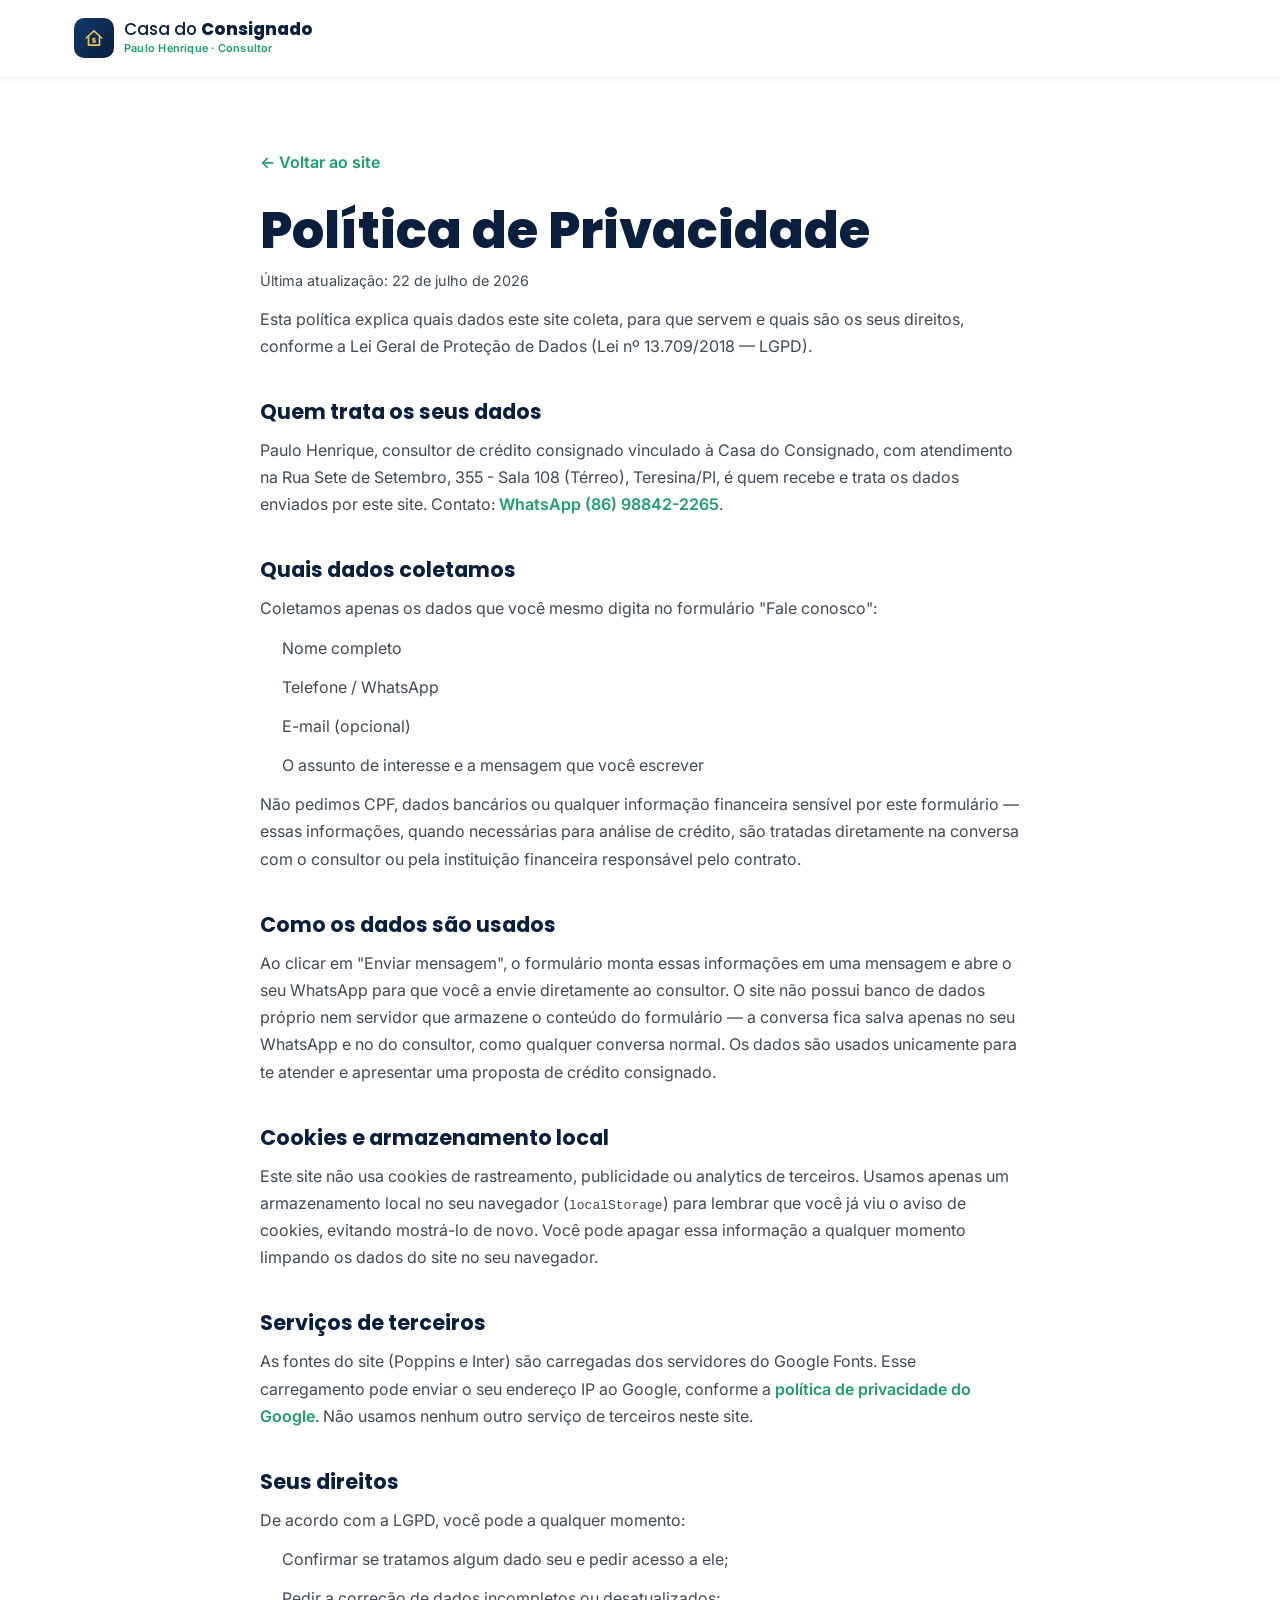
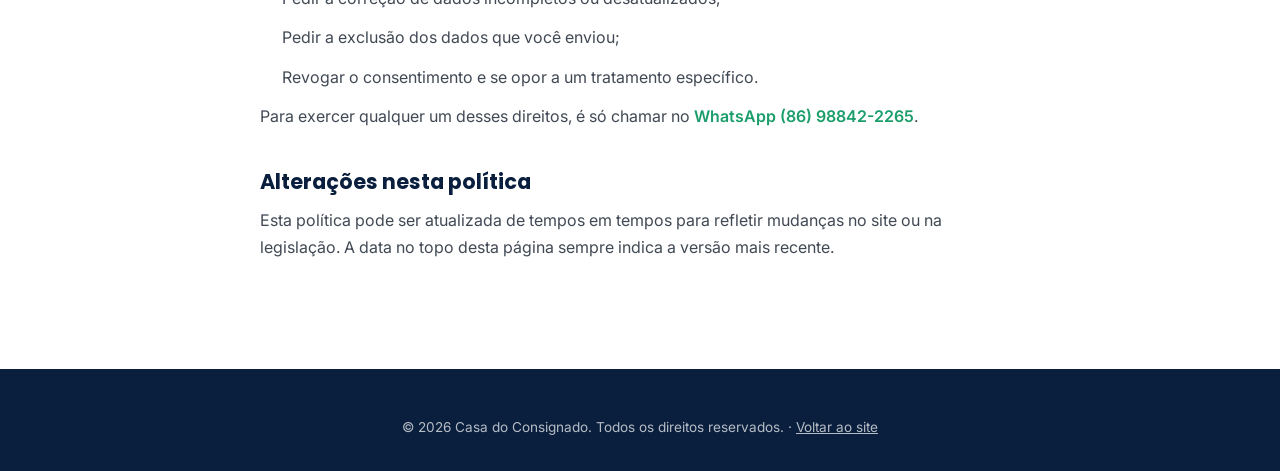
==== privacidade.html @ 9d2fd285 "Ativa o aviso de cookies e adiciona Política de Privacidade (LGPD) O JS e o CSS do banner de cookies" ====
<!DOCTYPE html>
<html lang="pt-BR">
<head>
<meta charset="UTF-8">
<meta name="viewport" content="width=device-width, initial-scale=1.0">
<title>Política de Privacidade | Casa do Consignado</title>
<meta name="description" content="Política de Privacidade do site do Paulo Henrique, consultor de crédito consignado na Casa do Consignado — como tratamos os dados enviados pelo formulário de contato, conforme a LGPD.">
<meta name="robots" content="index, follow">
<link rel="canonical" href="https://paulocasadoconsignado.com.br/privacidade.html">
<link rel="icon" type="image/svg+xml" href="assets/favicon.svg">
<link rel="preconnect" href="https://fonts.googleapis.com">
<link rel="preconnect" href="https://fonts.gstatic.com" crossorigin>
<link href="https://fonts.googleapis.com/css2?family=Poppins:wght@400;500;600;700;800&family=Inter:wght@400;500;600;700&display=swap" rel="stylesheet">
<link rel="stylesheet" href="css/style.css">
<style>
  .policy { padding: 150px 0 96px; max-width: 760px; }
  .policy h1 { margin-bottom: 8px; }
  .policy__updated { color: var(--gray-500); font-size: 0.9rem; margin-bottom: 40px; }
  .policy h2 { font-size: 1.3rem; margin: 40px 0 12px; }
  .policy p, .policy li { color: var(--gray-700); line-height: 1.7; margin-bottom: 12px; }
  .policy ul { padding-left: 22px; margin-bottom: 12px; }
  .policy a { color: var(--green-500); font-weight: 600; }
  .policy__back { display: inline-block; margin-bottom: 24px; font-weight: 600; color: var(--navy-700); }
</style>
</head>
<body>

<header class="header is-scrolled" id="header">
  <div class="container header__inner">
    <a href="index.html#topo" class="logo">
      <span class="logo__icon">
        <svg viewBox="0 0 40 40" width="22" height="22" aria-hidden="true">
          <polyline points="6,20 20,7 34,20" fill="none" stroke="currentColor" stroke-width="3" stroke-linecap="round" stroke-linejoin="round"/>
          <path d="M10 18 V33 H30 V18" fill="none" stroke="currentColor" stroke-width="3" stroke-linecap="round" stroke-linejoin="round"/>
          <text x="20" y="29" font-family="Poppins, Arial, sans-serif" font-weight="800" font-size="13" fill="currentColor" text-anchor="middle">$</text>
        </svg>
      </span>
      <span class="logo__text-wrap">
        <span class="logo__text">Casa do <strong>Consignado</strong></span>
        <small class="logo__tagline">Paulo Henrique · Consultor</small>
      </span>
    </a>
  </div>
</header>

<main>
  <div class="container policy">
    <a href="index.html#topo" class="policy__back">← Voltar ao site</a>
    <h1>Política de Privacidade</h1>
    <p class="policy__updated">Última atualização: 22 de julho de 2026</p>

    <p>
      Esta política explica quais dados este site coleta, para que servem e quais são os
      seus direitos, conforme a Lei Geral de Proteção de Dados (Lei nº 13.709/2018 — LGPD).
    </p>

    <h2>Quem trata os seus dados</h2>
    <p>
      Paulo Henrique, consultor de crédito consignado vinculado à Casa do Consignado, com
      atendimento na Rua Sete de Setembro, 355 - Sala 108 (Térreo), Teresina/PI, é quem
      recebe e trata os dados enviados por este site. Contato:
      <a href="https://wa.me/5586988422265" target="_blank" rel="noopener">WhatsApp (86) 98842-2265</a>.
    </p>

    <h2>Quais dados coletamos</h2>
    <p>Coletamos apenas os dados que você mesmo digita no formulário "Fale conosco":</p>
    <ul>
      <li>Nome completo</li>
      <li>Telefone / WhatsApp</li>
      <li>E-mail (opcional)</li>
      <li>O assunto de interesse e a mensagem que você escrever</li>
    </ul>
    <p>
      Não pedimos CPF, dados bancários ou qualquer informação financeira sensível por este
      formulário — essas informações, quando necessárias para análise de crédito, são
      tratadas diretamente na conversa com o consultor ou pela instituição financeira
      responsável pelo contrato.
    </p>

    <h2>Como os dados são usados</h2>
    <p>
      Ao clicar em "Enviar mensagem", o formulário monta essas informações em uma mensagem
      e abre o seu WhatsApp para que você a envie diretamente ao consultor. O site não
      possui banco de dados próprio nem servidor que armazene o conteúdo do formulário —
      a conversa fica salva apenas no seu WhatsApp e no do consultor, como qualquer
      conversa normal. Os dados são usados unicamente para te atender e apresentar uma
      proposta de crédito consignado.
    </p>

    <h2>Cookies e armazenamento local</h2>
    <p>
      Este site não usa cookies de rastreamento, publicidade ou analytics de terceiros.
      Usamos apenas um armazenamento local no seu navegador (<code>localStorage</code>)
      para lembrar que você já viu o aviso de cookies, evitando mostrá-lo de novo. Você
      pode apagar essa informação a qualquer momento limpando os dados do site no seu
      navegador.
    </p>

    <h2>Serviços de terceiros</h2>
    <p>
      As fontes do site (Poppins e Inter) são carregadas dos servidores do Google Fonts.
      Esse carregamento pode enviar o seu endereço IP ao Google, conforme a
      <a href="https://policies.google.com/privacy" target="_blank" rel="noopener">política de privacidade do Google</a>.
      Não usamos nenhum outro serviço de terceiros neste site.
    </p>

    <h2>Seus direitos</h2>
    <p>De acordo com a LGPD, você pode a qualquer momento:</p>
    <ul>
      <li>Confirmar se tratamos algum dado seu e pedir acesso a ele;</li>
      <li>Pedir a correção de dados incompletos ou desatualizados;</li>
      <li>Pedir a exclusão dos dados que você enviou;</li>
      <li>Revogar o consentimento e se opor a um tratamento específico.</li>
    </ul>
    <p>
      Para exercer qualquer um desses direitos, é só chamar no
      <a href="https://wa.me/5586988422265" target="_blank" rel="noopener">WhatsApp (86) 98842-2265</a>.
    </p>

    <h2>Alterações nesta política</h2>
    <p>
      Esta política pode ser atualizada de tempos em tempos para refletir mudanças no site
      ou na legislação. A data no topo desta página sempre indica a versão mais recente.
    </p>
  </div>
</main>

<footer class="footer">
  <div class="container footer__inner">
    <p class="footer__copy">© <span id="year"></span> Casa do Consignado. Todos os direitos reservados. · <a href="index.html#topo">Voltar ao site</a></p>
  </div>
</footer>

<script>
  document.getElementById('year').textContent = new Date().getFullYear();
</script>
</body>
</html>
---- css/style.css ----
/* ==========================================================================
   Casa do Consignado — Design System
   ========================================================================== */

:root {
  --navy-900: #0a1f3d;
  --navy-800: #0d2a52;
  --navy-700: #123a6e;
  --navy-600: #1a4d8f;
  --gold-500: #d4af37;
  --gold-400: #e6c65c;
  --green-500: #1b9e6b;
  --whatsapp: #25d366;
  --whatsapp-dark: #1ebe5d;

  --gray-900: #14181f;
  --gray-700: #414954;
  --gray-500: #6b7280;
  --gray-200: #e5e9f0;
  --gray-100: #f4f6fa;
  --white: #ffffff;

  --font-heading: 'Poppins', 'Inter', sans-serif;
  --font-body: 'Inter', sans-serif;

  --radius-sm: 8px;
  --radius-md: 16px;
  --radius-lg: 24px;
  --shadow-sm: 0 2px 8px rgba(10, 31, 61, 0.08);
  --shadow-md: 0 8px 24px rgba(10, 31, 61, 0.12);
  --shadow-lg: 0 20px 48px rgba(10, 31, 61, 0.18);

  --transition: 0.25s ease;
}

* { box-sizing: border-box; margin: 0; padding: 0; }

html { scroll-behavior: smooth; }

body {
  font-family: var(--font-body);
  color: var(--gray-900);
  background: var(--white);
  line-height: 1.6;
  -webkit-font-smoothing: antialiased;
}

img { max-width: 100%; display: block; }

a { text-decoration: none; color: inherit; }

ul { list-style: none; }

h1, h2, h3, h4 {
  font-family: var(--font-heading);
  font-weight: 700;
  line-height: 1.2;
  color: var(--navy-900);
}

h1 { font-size: clamp(2rem, 4.5vw, 3.2rem); font-weight: 800; }
h2 { font-size: clamp(1.6rem, 3vw, 2.4rem); }
h3 { font-size: 1.15rem; }

p { color: var(--gray-700); }

.container {
  width: 100%;
  max-width: 1180px;
  margin: 0 auto;
  padding: 0 24px;
}

.container--narrow { max-width: 800px; }

.section { padding: 96px 0; }
.section--alt { background: var(--gray-100); }

.section__head {
  text-align: center;
  max-width: 680px;
  margin: 0 auto 56px;
}

.eyebrow {
  display: inline-block;
  color: var(--green-500);
  font-weight: 700;
  letter-spacing: 0.06em;
  text-transform: uppercase;
  font-size: 0.8rem;
  margin-bottom: 12px;
}

.section__head h2 { margin-bottom: 16px; }

/* ==== Buttons ==== */
.btn {
  display: inline-flex;
  align-items: center;
  justify-content: center;
  gap: 8px;
  padding: 14px 28px;
  border-radius: 999px;
  font-weight: 600;
  font-size: 0.95rem;
  border: 2px solid transparent;
  cursor: pointer;
  transition: transform var(--transition), box-shadow var(--transition), background var(--transition), color var(--transition);
  white-space: nowrap;
}
.btn:hover { transform: translateY(-2px); }

.btn--primary {
  background: linear-gradient(135deg, var(--navy-700), var(--navy-900));
  color: var(--white);
  box-shadow: var(--shadow-md);
}
.btn--primary:hover { box-shadow: var(--shadow-lg); }

.btn--outline {
  background: transparent;
  border-color: var(--navy-700);
  color: var(--navy-800);
}
.btn--outline:hover { background: var(--navy-700); color: var(--white); }

.btn--whatsapp {
  background: var(--whatsapp);
  color: var(--white);
  box-shadow: var(--shadow-sm);
}
.btn--whatsapp:hover { background: var(--whatsapp-dark); }

.btn--lg { padding: 16px 36px; font-size: 1.05rem; }

/* ==== Header ==== */
/* Note: backdrop-filter lives on ::before (not .header) because a filter/
   backdrop-filter on an ancestor turns it into the containing block for
   position:fixed descendants (like .nav on mobile), breaking their sizing. */
.header {
  position: fixed;
  top: 0; left: 0; right: 0;
  z-index: 100;
  border-bottom: 1px solid transparent;
}
.header::before {
  content: '';
  position: absolute;
  inset: 0;
  z-index: -1;
  background: rgba(255, 255, 255, 0.9);
  backdrop-filter: blur(10px);
  transition: background var(--transition), box-shadow var(--transition);
}
.header.is-scrolled::before {
  background: rgba(255, 255, 255, 0.97);
  box-shadow: var(--shadow-sm);
}

.header__inner {
  display: flex;
  align-items: center;
  justify-content: space-between;
  height: 76px;
}

.logo { display: flex; align-items: center; gap: 10px; }
.logo__icon {
  display: inline-flex;
  align-items: center;
  justify-content: center;
  width: 40px; height: 40px;
  border-radius: 10px;
  background: linear-gradient(135deg, var(--navy-700), var(--navy-900));
  color: var(--gold-400);
  font-family: var(--font-heading);
  font-weight: 800;
  font-size: 0.95rem;
}
.logo__text-wrap {
  display: flex;
  flex-direction: column;
  gap: 1px;
}
.logo__text {
  font-family: var(--font-heading);
  font-weight: 500;
  color: var(--navy-900);
  font-size: 1.05rem;
  line-height: 1.2;
}
.logo__text strong { font-weight: 800; }
.logo__tagline {
  font-size: 0.68rem;
  font-weight: 600;
  color: var(--green-500);
  letter-spacing: 0.02em;
}

.nav__list {
  display: flex;
  gap: 32px;
}
.nav__link {
  font-weight: 500;
  color: var(--gray-700);
  position: relative;
  padding: 6px 0;
  transition: color var(--transition);
}
.nav__link:hover { color: var(--navy-800); }
.nav__link::after {
  content: '';
  position: absolute;
  left: 0; bottom: 0;
  width: 0; height: 2px;
  background: var(--gold-500);
  transition: width var(--transition);
}
.nav__link:hover::after { width: 100%; }

.nav__toggle {
  display: none;
  flex-direction: column;
  justify-content: center;
  gap: 5px;
  width: 40px; height: 40px;
  background: none;
  border: none;
  cursor: pointer;
}
.nav__toggle span {
  display: block;
  width: 24px; height: 2px;
  background: var(--navy-900);
  transition: transform var(--transition), opacity var(--transition);
}
.nav__toggle.is-active span:nth-child(1) { transform: translateY(7px) rotate(45deg); }
.nav__toggle.is-active span:nth-child(2) { opacity: 0; }
.nav__toggle.is-active span:nth-child(3) { transform: translateY(-7px) rotate(-45deg); }

/* ==== Hero ==== */
.hero {
  position: relative;
  overflow: hidden;
  padding: 150px 0 96px;
  background:
    radial-gradient(circle at 85% 15%, rgba(212, 175, 55, 0.12), transparent 45%),
    linear-gradient(180deg, #f7f9fc 0%, var(--white) 100%);
}

.hero__inner {
  position: relative;
  z-index: 1;
  display: grid;
  grid-template-columns: 1.1fr 0.9fr;
  gap: 56px;
  align-items: center;
}

.badge {
  display: inline-block;
  background: rgba(27, 158, 107, 0.12);
  color: var(--green-500);
  font-weight: 600;
  font-size: 0.85rem;
  padding: 8px 16px;
  border-radius: 999px;
  margin-bottom: 20px;
}

.hero__subtitle {
  font-size: 1.1rem;
  margin: 20px 0 32px;
  max-width: 520px;
}

.highlight { color: var(--green-500); }

.typewriter-text.is-typing::after {
  content: '';
  display: inline-block;
  width: 3px;
  height: 0.85em;
  margin-left: 3px;
  background: var(--green-500);
  vertical-align: text-bottom;
  animation: cursor-blink 0.8s step-end infinite;
}
@keyframes cursor-blink {
  0%, 100% { opacity: 1; }
  50% { opacity: 0; }
}
@media (prefers-reduced-motion: reduce) {
  .typewriter-text.is-typing::after { animation: none; }
}

.hero__cta {
  display: flex;
  gap: 16px;
  flex-wrap: wrap;
  margin-bottom: 32px;
}

.hero__trust {
  display: flex;
  gap: 24px;
  flex-wrap: wrap;
  font-size: 0.9rem;
  font-weight: 600;
  color: var(--navy-700);
}

.hero__visual { display: flex; justify-content: center; }
.hero__card-wrap { position: relative; width: 100%; max-width: 360px; }
.hero__card {
  background: linear-gradient(160deg, var(--navy-800), var(--navy-900));
  color: var(--white);
  border-radius: var(--radius-lg);
  padding: 40px;
  width: 100%;
  max-width: 360px;
  box-shadow: var(--shadow-lg);
  position: relative;
  overflow: hidden;
}
.hero__card::before {
  content: '';
  position: absolute;
  top: -40px; right: -40px;
  width: 160px; height: 160px;
  background: radial-gradient(circle, rgba(212,175,55,0.35), transparent 70%);
}
.hero__card-photo {
  width: 76px; height: 76px;
  border-radius: 50%;
  object-fit: cover;
  object-position: center 15%;
  border: 3px solid var(--gold-400);
  margin: 0 auto 16px;
}
.hero__card-name {
  font-family: var(--font-heading);
  font-weight: 800;
  font-size: 1.3rem;
  color: var(--white);
  text-align: center;
}
.hero__card-role {
  text-align: center;
  color: var(--gold-400);
  font-weight: 600;
  font-size: 0.85rem;
  margin-bottom: 16px;
}
.hero__card-note {
  text-align: center;
  font-size: 0.88rem;
  color: var(--white);
  opacity: 0.8;
  margin-bottom: 24px;
}
.hero__card-cta { width: 100%; }

/* ==== Falling bills (discreet, site-wide ambient animation) ==== */
.bills-fall {
  position: fixed;
  inset: 0;
  overflow: hidden;
  pointer-events: none;
  z-index: 5;
}
.bill {
  position: absolute;
  top: -12%;
  width: 44px;
  height: 25px;
  left: var(--x, 50%);
  opacity: var(--o, 0.16);
  transform: scale(var(--s, 1));
  animation: bill-fall var(--dur, 12s) linear infinite;
  animation-delay: var(--delay, 0s);
}
.bill__note {
  width: 100%;
  height: 100%;
  border-radius: 4px;
  background: linear-gradient(135deg, var(--green-500), #157a53);
  border: 1.5px solid var(--gold-400);
  display: flex;
  align-items: center;
  justify-content: center;
  font-family: var(--font-heading);
  font-weight: 800;
  font-size: 9px;
  color: var(--gold-400);
  box-shadow: 0 4px 10px rgba(10, 31, 61, 0.15);
}
@keyframes bill-fall {
  0%   { transform: translate3d(0, 0, 0) rotate(0deg) scale(var(--s, 1)); }
  100% { transform: translate3d(var(--drift, 30px), 135vh, 0) rotate(var(--spin, 260deg)) scale(var(--s, 1)); }
}

/* ==== Money stack (decorative badge) ==== */
.money-stack {
  position: absolute;
  right: -18px;
  bottom: -22px;
  width: 108px;
  animation: money-float 4.5s ease-in-out infinite;
  filter: drop-shadow(0 10px 18px rgba(10, 31, 61, 0.25));
}
@keyframes money-float {
  0%, 100% { transform: translateY(0) rotate(-4deg); }
  50% { transform: translateY(-10px) rotate(-1deg); }
}

/* ==== CTA shimmer (only the two main conversion buttons) ==== */
.btn--shine {
  position: relative;
  overflow: hidden;
}
.btn--shine::after {
  content: '';
  position: absolute;
  top: 0; left: -60%;
  width: 40%; height: 100%;
  background: linear-gradient(115deg, transparent, rgba(255,255,255,0.35), transparent);
  animation: btn-shimmer 3.6s ease-in-out infinite;
}
@keyframes btn-shimmer {
  0%   { left: -60%; }
  35%  { left: 130%; }
  100% { left: 130%; }
}

@media (prefers-reduced-motion: reduce) {
  .bill, .money-stack, .btn--shine::after, .cta-final__coin, .btn--instagram::before {
    animation: none !important;
  }
  .bills-fall { display: none; }
}

/* ==== Audience strip ==== */
.audience {
  background: linear-gradient(135deg, var(--navy-700), var(--navy-900));
}
.audience__inner {
  display: flex;
  flex-wrap: wrap;
  align-items: center;
  gap: 12px 28px;
  padding: 18px 24px;
}
.audience__label {
  color: var(--gold-400);
  font-weight: 700;
  font-size: 0.9rem;
  text-transform: uppercase;
  letter-spacing: 0.04em;
}
.audience__list {
  display: flex;
  flex-wrap: wrap;
  gap: 10px 28px;
}
.audience__list li {
  color: rgba(255, 255, 255, 0.9);
  font-weight: 500;
  font-size: 0.92rem;
  position: relative;
  padding-left: 18px;
}
.audience__list li::before {
  content: '';
  position: absolute;
  left: 0; top: 50%;
  width: 6px; height: 6px;
  transform: translateY(-50%);
  border-radius: 50%;
  background: var(--gold-400);
}

/* ==== Consultor (Sobre o consultor) ==== */
.consultor__inner {
  display: grid;
  grid-template-columns: 0.55fr 1.45fr;
  gap: 56px;
  align-items: center;
}
.consultor__photo-wrap {
  position: relative;
  border-radius: var(--radius-lg);
  overflow: hidden;
  box-shadow: var(--shadow-lg);
  aspect-ratio: 465 / 1000;
}
.consultor__photo {
  width: 100%;
  height: 100%;
  object-fit: cover;
  object-position: top center;
}
.consultor__content h2 { margin-bottom: 6px; }
.consultor__role {
  color: var(--green-500);
  font-weight: 600;
  margin-bottom: 20px;
}
.consultor__bio {
  font-size: 1.02rem;
  margin-bottom: 24px;
  max-width: 560px;
}
.consultor__points {
  display: flex;
  flex-direction: column;
  gap: 10px;
  font-weight: 600;
  color: var(--navy-700);
  margin-bottom: 32px;
}

/* ==== Grid & Cards ==== */
.grid { display: grid; gap: 28px; }
.grid--3 { grid-template-columns: repeat(3, 1fr); }
.grid--4 { grid-template-columns: repeat(4, 1fr); }

.card {
  background: var(--white);
  border: 1px solid var(--gray-200);
  border-radius: var(--radius-md);
  padding: 32px 28px;
  transition: transform var(--transition), box-shadow var(--transition), border-color var(--transition);
}
.card:hover {
  transform: translateY(-6px);
  box-shadow: var(--shadow-md);
  border-color: transparent;
}
.card__icon {
  font-size: 1.8rem;
  width: 56px; height: 56px;
  display: flex; align-items: center; justify-content: center;
  background: var(--gray-100);
  border-radius: var(--radius-sm);
  margin-bottom: 20px;
}
.card h3 { margin-bottom: 10px; }

.feature { text-align: center; padding: 8px; }
.feature__icon {
  font-size: 1.6rem;
  width: 64px; height: 64px;
  display: flex; align-items: center; justify-content: center;
  margin: 0 auto 16px;
  border-radius: 50%;
  background: var(--white);
  box-shadow: var(--shadow-sm);
}
.feature h3 { margin-bottom: 8px; font-size: 1.05rem; }
.feature p { font-size: 0.92rem; }

/* ==== Steps ==== */
.steps {
  display: grid;
  grid-template-columns: repeat(4, 1fr);
  gap: 24px;
  counter-reset: step;
}
.step {
  background: var(--gray-100);
  border-radius: var(--radius-md);
  padding: 32px 24px;
  position: relative;
}
.step__number {
  display: inline-flex;
  align-items: center;
  justify-content: center;
  width: 44px; height: 44px;
  border-radius: 50%;
  background: linear-gradient(135deg, var(--navy-700), var(--navy-900));
  color: var(--gold-400);
  font-family: var(--font-heading);
  font-weight: 800;
  margin-bottom: 16px;
}
.step h3 { margin-bottom: 8px; font-size: 1.05rem; }
.step p { font-size: 0.92rem; }

/* ==== Testimonials ==== */
.testimonial {
  background: var(--gray-100);
  border-radius: var(--radius-md);
  padding: 28px;
}
.testimonial p { font-style: italic; margin-bottom: 20px; color: var(--gray-900); }
.testimonial__author { display: flex; align-items: center; gap: 12px; }
.testimonial__avatar {
  width: 40px; height: 40px;
  border-radius: 50%;
  background: var(--white);
  display: flex; align-items: center; justify-content: center;
  font-size: 1.1rem;
}
.testimonial__author small { color: var(--gray-500); }

/* ==== Accordion ==== */
.accordion__item {
  border-bottom: 1px solid var(--gray-200);
}
.accordion__trigger {
  width: 100%;
  display: flex;
  align-items: center;
  justify-content: space-between;
  background: none;
  border: none;
  text-align: left;
  padding: 22px 4px;
  font-family: var(--font-heading);
  font-weight: 600;
  font-size: 1.02rem;
  color: var(--navy-900);
  cursor: pointer;
}
.accordion__trigger:focus-visible {
  outline: 2px solid var(--navy-600);
  outline-offset: 2px;
}
.accordion__icon {
  font-size: 1.4rem;
  color: var(--green-500);
  transition: transform var(--transition);
  flex-shrink: 0;
  margin-left: 16px;
}
.accordion__item.is-open .accordion__icon { transform: rotate(45deg); }
.accordion__panel {
  max-height: 0;
  overflow: hidden;
  transition: max-height var(--transition), padding var(--transition);
}
.accordion__item.is-open .accordion__panel {
  max-height: 300px;
  padding-bottom: 22px;
}

/* ==== CTA Final ==== */
.cta-final {
  position: relative;
  overflow: hidden;
  background: linear-gradient(135deg, var(--navy-800), var(--navy-900));
  color: var(--white);
  padding: 80px 0;
  text-align: center;
}
.cta-final h2 { color: var(--white); margin-bottom: 12px; }
.cta-final p { color: rgba(255,255,255,0.75); margin-bottom: 32px; }
.cta-final__coin {
  position: absolute;
  width: 64px;
  opacity: 0.18;
  animation: money-float 5.5s ease-in-out infinite;
}
.cta-final__coin--1 { left: 6%; top: 18%; animation-delay: -1.2s; }
.cta-final__coin--2 { right: 8%; bottom: 14%; width: 52px; animation-delay: -3s; }
@media (max-width: 760px) {
  .cta-final__coin { width: 38px; opacity: 0.14; }
  .cta-final__coin--1 { left: 4%; top: 8%; }
  .cta-final__coin--2 { right: 4%; bottom: 8%; width: 32px; }
}

/* ==== Contact ==== */
.contact {
  display: grid;
  grid-template-columns: 1.3fr 0.9fr;
  gap: 48px;
  align-items: start;
}
.contact__form {
  display: grid;
  grid-template-columns: 1fr 1fr;
  gap: 20px;
  background: var(--gray-100);
  padding: 36px;
  border-radius: var(--radius-lg);
}
.field { display: flex; flex-direction: column; gap: 8px; }
.field--full { grid-column: 1 / -1; }
.field label { font-weight: 600; font-size: 0.9rem; color: var(--navy-800); }
.field input, .field select, .field textarea {
  border: 1px solid var(--gray-200);
  border-radius: var(--radius-sm);
  padding: 12px 14px;
  font-family: var(--font-body);
  font-size: 0.95rem;
  background: var(--white);
  transition: border-color var(--transition);
}
.field input:focus, .field select:focus, .field textarea:focus {
  outline: none;
  border-color: var(--navy-600);
}
.form__note { grid-column: 1 / -1; font-size: 0.9rem; color: var(--green-500); font-weight: 600; min-height: 20px; }
.field--consent {
  flex-direction: row;
  align-items: center;
  gap: 10px;
  font-size: 0.85rem;
}
.field--consent a { color: var(--navy-700); text-decoration: underline; }

.contact__agent {
  display: flex;
  align-items: center;
  gap: 14px;
  padding: 16px;
  margin-bottom: 24px;
  background: var(--gray-100);
  border-radius: var(--radius-md);
}
.contact__agent-photo {
  width: 52px; height: 52px;
  border-radius: 50%;
  object-fit: cover;
  object-position: center 15%;
  border: 2px solid var(--gold-400);
}
.contact__agent strong { display: block; color: var(--navy-900); }
.contact__agent small { color: var(--gray-500); font-size: 0.8rem; }

.contact__info h3 { margin-bottom: 20px; }
.contact__list { display: flex; flex-direction: column; gap: 22px; }
.contact__list li { display: flex; gap: 14px; align-items: flex-start; }
.contact__list li span { font-size: 1.3rem; }
.contact__list strong { display: block; color: var(--navy-900); margin-bottom: 2px; }
.contact__list a { color: var(--green-500); font-weight: 600; }
.contact__list small { display: block; color: var(--gold-500); font-size: 0.75rem; margin-top: 2px; }
.contact__social { margin-top: 28px; }
.btn--instagram {
  position: relative;
  z-index: 0;
  display: inline-flex;
  align-items: center;
  justify-content: center;
  padding: 12px 24px;
  border-radius: 999px;
  font-weight: 600;
  color: var(--white);
  background: linear-gradient(45deg, #f09433, #e6683c, #dc2743, #cc2366, #bc1888);
  box-shadow: var(--shadow-sm);
  transition: transform var(--transition), box-shadow var(--transition);
}
.btn--instagram::before {
  content: '';
  position: absolute;
  inset: -5px;
  z-index: -1;
  border-radius: inherit;
  background: conic-gradient(from 0deg, #f09433, #e6683c, #dc2743, #cc2366, #bc1888, #4c68d7, #f09433);
  filter: blur(7px);
  opacity: 0.9;
  animation: instagram-glow-spin 3.5s linear infinite;
}
.btn--instagram:hover {
  transform: translateY(-2px);
  box-shadow: var(--shadow-md);
}
@keyframes instagram-glow-spin {
  to { transform: rotate(360deg); }
}

/* ==== Footer ==== */
.footer {
  background: var(--navy-900);
  color: rgba(255,255,255,0.7);
  padding: 48px 0 32px;
}
.footer__inner { text-align: center; }
.footer__brand {
  display: inline-flex;
  align-items: center;
  gap: 10px;
  color: var(--white);
  font-family: var(--font-heading);
  font-size: 1.1rem;
  margin-bottom: 20px;
}
.footer__brand-text {
  display: flex;
  flex-direction: column;
  align-items: flex-start;
  gap: 2px;
}
.footer__tagline {
  font-family: var(--font-body);
  font-size: 0.72rem;
  font-weight: 500;
  letter-spacing: 0.03em;
  color: var(--gold-400);
  text-transform: uppercase;
}
.footer__disclaimer {
  max-width: 700px;
  margin: 0 auto 20px;
  font-size: 0.82rem;
  color: rgba(255,255,255,0.5);
  line-height: 1.7;
}
.footer__copy { font-size: 0.85rem; color: rgba(255,255,255,0.7); }
.footer__copy a {
  color: rgba(255,255,255,0.7);
  text-decoration: underline;
  transition: color var(--transition);
}
.footer__copy a:hover { color: var(--white); }

/* ==== Cookie Banner ==== */
.cookie-banner {
  position: fixed;
  bottom: 0; left: 0; right: 0;
  background: var(--navy-900);
  color: var(--white);
  padding: 20px 24px;
  display: flex;
  align-items: center;
  justify-content: center;
  gap: 24px;
  z-index: 200;
  transform: translateY(100%);
  transition: transform 0.5s ease-in-out;
}
.cookie-banner.is-visible { transform: translateY(0); }
.cookie-banner a { color: var(--gold-400); text-decoration: underline; }
.cookie-banner p { color: rgba(255,255,255,0.85); font-size: 0.88rem; max-width: 760px; }
.cookie-banner__accept {
  flex-shrink: 0;
  background: var(--gold-400);
  color: var(--navy-900);
  font-weight: 700;
  font-size: 0.9rem;
  padding: 10px 24px;
  border-radius: 999px;
  border: none;
  cursor: pointer;
  white-space: nowrap;
  transition: background var(--transition), transform var(--transition);
}
.cookie-banner__accept:hover { background: var(--gold-500); transform: translateY(-1px); }
@media (max-width: 640px) {
  .cookie-banner {
    flex-direction: column;
    gap: 14px;
    padding: 18px 20px;
    text-align: center;
  }
}

/* ==== WhatsApp Float ==== */
.whatsapp-float {
  position: fixed;
  bottom: 24px;
  right: 24px;
  width: 60px; height: 60px;
  background: var(--whatsapp);
  color: var(--white);
  border-radius: 50%;
  display: flex;
  align-items: center;
  justify-content: center;
  box-shadow: var(--shadow-lg);
  z-index: 90;
  animation: pulse 2.4s infinite;
}
.whatsapp-float:hover { background: var(--whatsapp-dark); }

@keyframes pulse {
  0% { box-shadow: 0 0 0 0 rgba(37, 211, 102, 0.5), var(--shadow-lg); }
  70% { box-shadow: 0 0 0 14px rgba(37, 211, 102, 0), var(--shadow-lg); }
  100% { box-shadow: 0 0 0 0 rgba(37, 211, 102, 0), var(--shadow-lg); }
}

/* ==== Scroll reveal ==== */
[data-reveal],
[data-reveal-children] > * {
  opacity: 0;
  transform: translateY(24px);
  transition: opacity 0.6s ease, transform 0.6s ease;
}
[data-reveal].is-visible,
.is-visible[data-reveal-children] > * {
  opacity: 1;
  transform: translateY(0);
}

/* ==========================================================================
   Responsive
   ========================================================================== */
@media (max-width: 960px) {
  .hero__inner { grid-template-columns: 1fr; }
  .hero__visual { order: -1; margin-bottom: 32px; }
  .grid--3 { grid-template-columns: repeat(2, 1fr); }
  .grid--4 { grid-template-columns: repeat(2, 1fr); }
  .steps { grid-template-columns: repeat(2, 1fr); }
  .contact { grid-template-columns: 1fr; }
  .consultor__inner { grid-template-columns: 1fr; }
  .consultor__photo-wrap { max-width: 320px; margin: 0 auto; }
}

@media (max-width: 760px) {
  .nav { position: fixed; top: 76px; left: 0; right: 0; bottom: 0; background: var(--white);
    transform: translateX(100%); transition: transform var(--transition); overflow-y: auto; }
  .nav.is-open { transform: translateX(0); }
  .nav__list { flex-direction: column; gap: 0; padding: 24px; }
  .nav__list li { border-bottom: 1px solid var(--gray-200); }
  .nav__link { display: block; padding: 18px 4px; }
  .nav__toggle { display: flex; }
  .header__actions { display: none; }

  .section { padding: 64px 0; }
  .grid--3, .grid--4 { grid-template-columns: 1fr; }
  .steps { grid-template-columns: 1fr; }
  .contact__form { grid-template-columns: 1fr; }
  .hero { padding-top: 120px; }
  .hero__cta { flex-direction: column; align-items: stretch; }
  .hero__cta .btn { width: 100%; }
  .consultor__photo-wrap { max-width: 210px; }
}
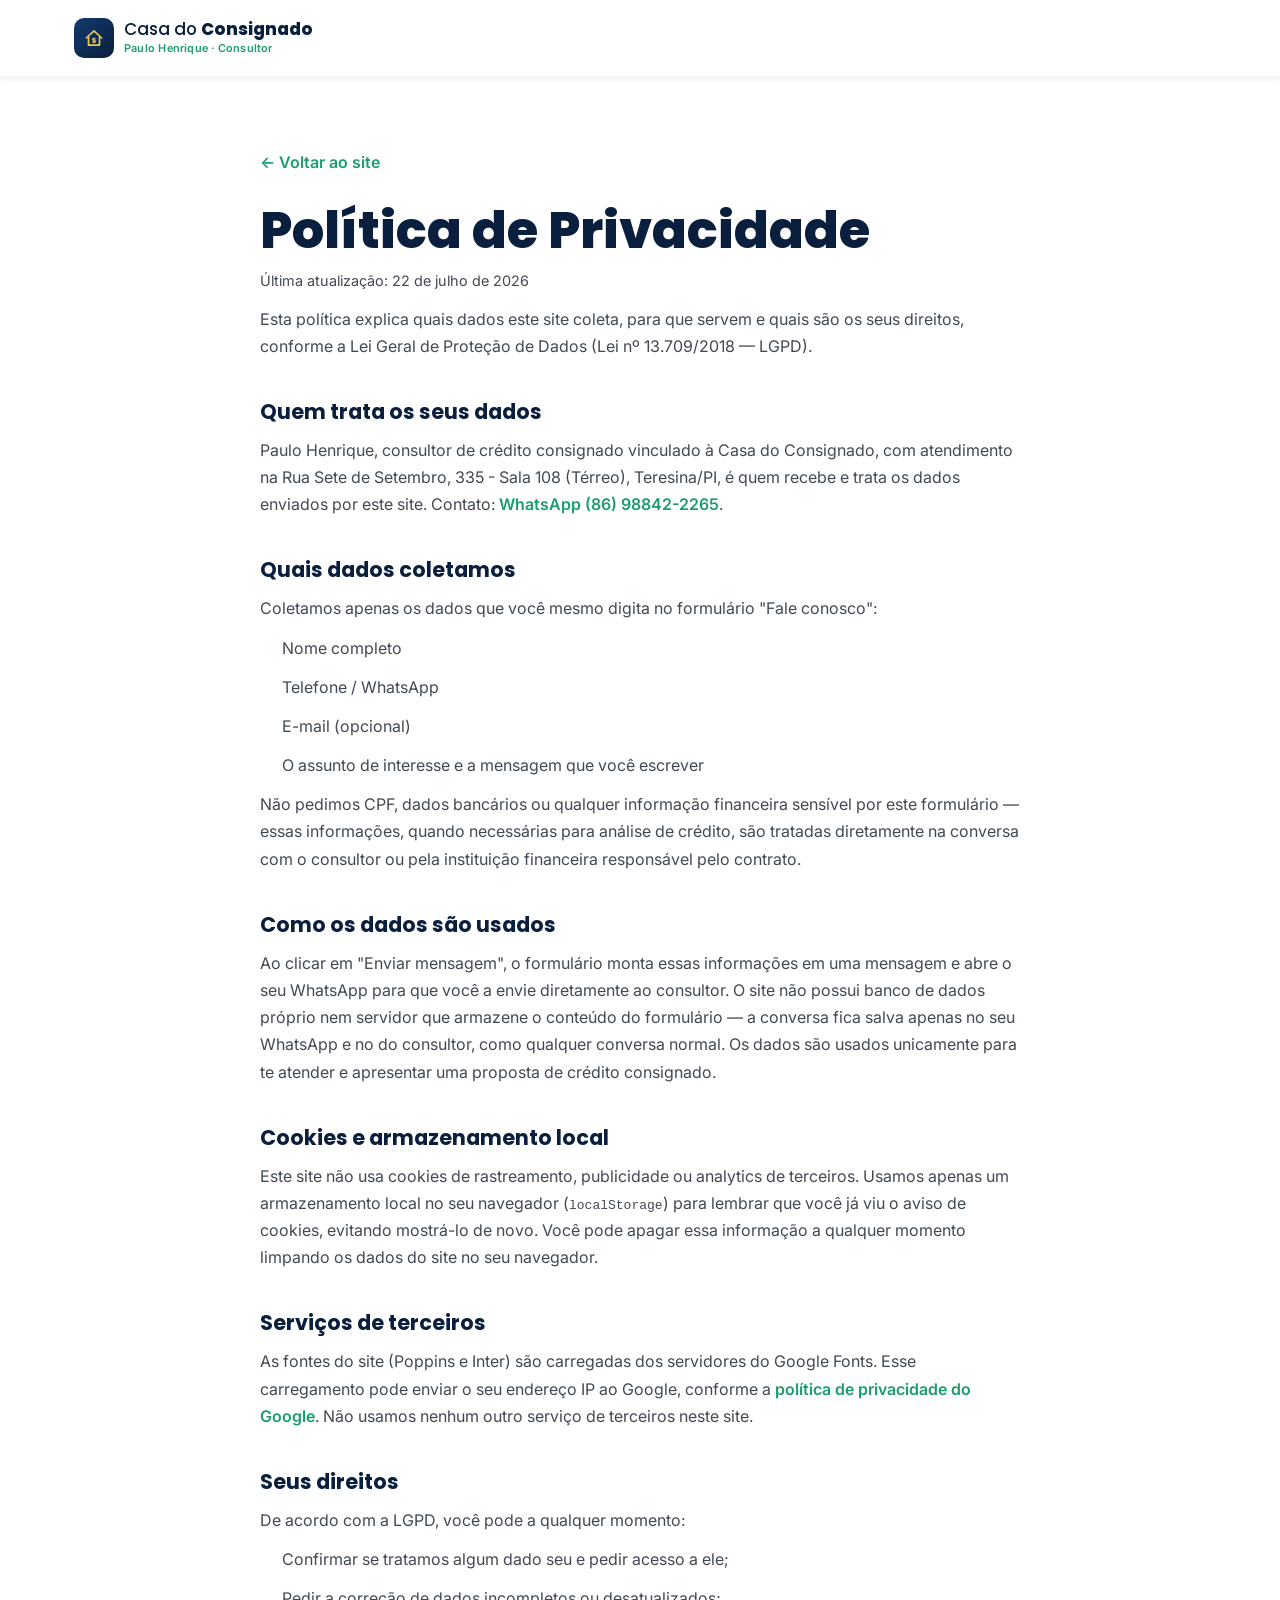
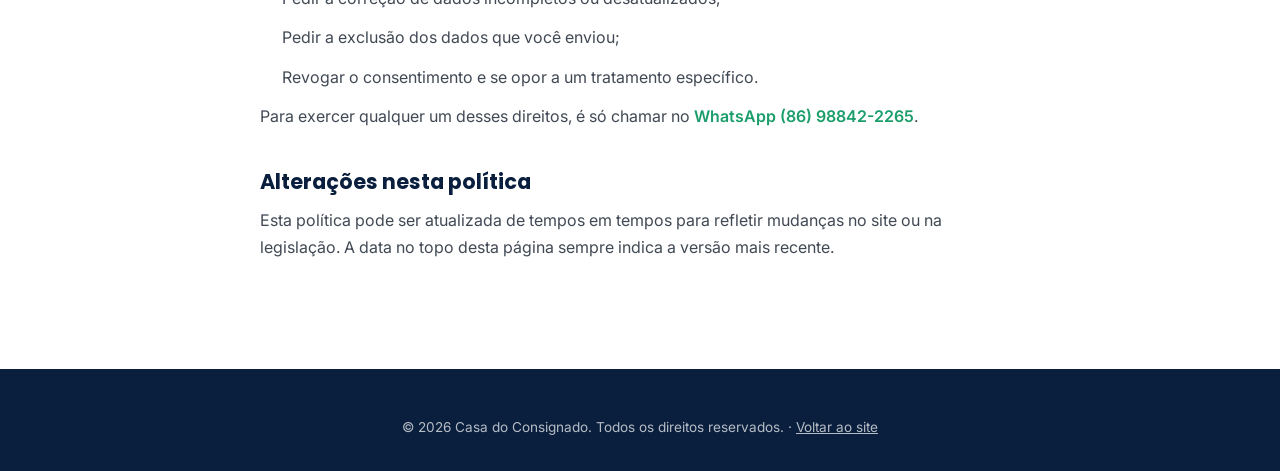
==== commit 7980adf2: "Corrige número do endereço: Rua Sete de Setembro, 335 (era 355) Ajustado no JSON-LD, na seção de con" ====
--- a/privacidade.html
+++ b/privacidade.html
@@ -57,7 +57,7 @@
     <h2>Quem trata os seus dados</h2>
     <p>
       Paulo Henrique, consultor de crédito consignado vinculado à Casa do Consignado, com
-      atendimento na Rua Sete de Setembro, 355 - Sala 108 (Térreo), Teresina/PI, é quem
+      atendimento na Rua Sete de Setembro, 335 - Sala 108 (Térreo), Teresina/PI, é quem
       recebe e trata os dados enviados por este site. Contato:
       <a href="https://wa.me/5586988422265" target="_blank" rel="noopener">WhatsApp (86) 98842-2265</a>.
     </p>
--- a/css/style.css
+++ b/css/style.css
@@ -817,6 +817,40 @@
   transition: color var(--transition);
 }
 .footer__copy a:hover { color: var(--white); }
+
+.footer__credit {
+  margin-top: 24px;
+  padding-top: 18px;
+  border-top: 1px solid rgba(255, 255, 255, 0.1);
+  display: flex;
+  flex-wrap: wrap;
+  align-items: center;
+  justify-content: center;
+  gap: 10px;
+  font-size: 0.76rem;
+  color: rgba(255, 255, 255, 0.5);
+}
+.footer__credit-links {
+  display: inline-flex;
+  gap: 6px;
+}
+.footer__credit-link {
+  display: inline-flex;
+  align-items: center;
+  gap: 4px;
+  padding: 4px 11px;
+  border-radius: 999px;
+  font-weight: 600;
+  font-size: 0.68rem;
+  color: var(--white);
+  transition: transform var(--transition), box-shadow var(--transition);
+}
+.footer__credit-link svg { width: 11px; height: 11px; }
+.footer__credit-link:hover { transform: translateY(-1px); }
+.footer__credit-link--whatsapp { background: var(--whatsapp); }
+.footer__credit-link--whatsapp:hover { background: var(--whatsapp-dark); }
+.footer__credit-link--linkedin { background: #0a66c2; }
+.footer__credit-link--linkedin:hover { background: #084d92; }
 
 /* ==== Cookie Banner ==== */
 .cookie-banner {
